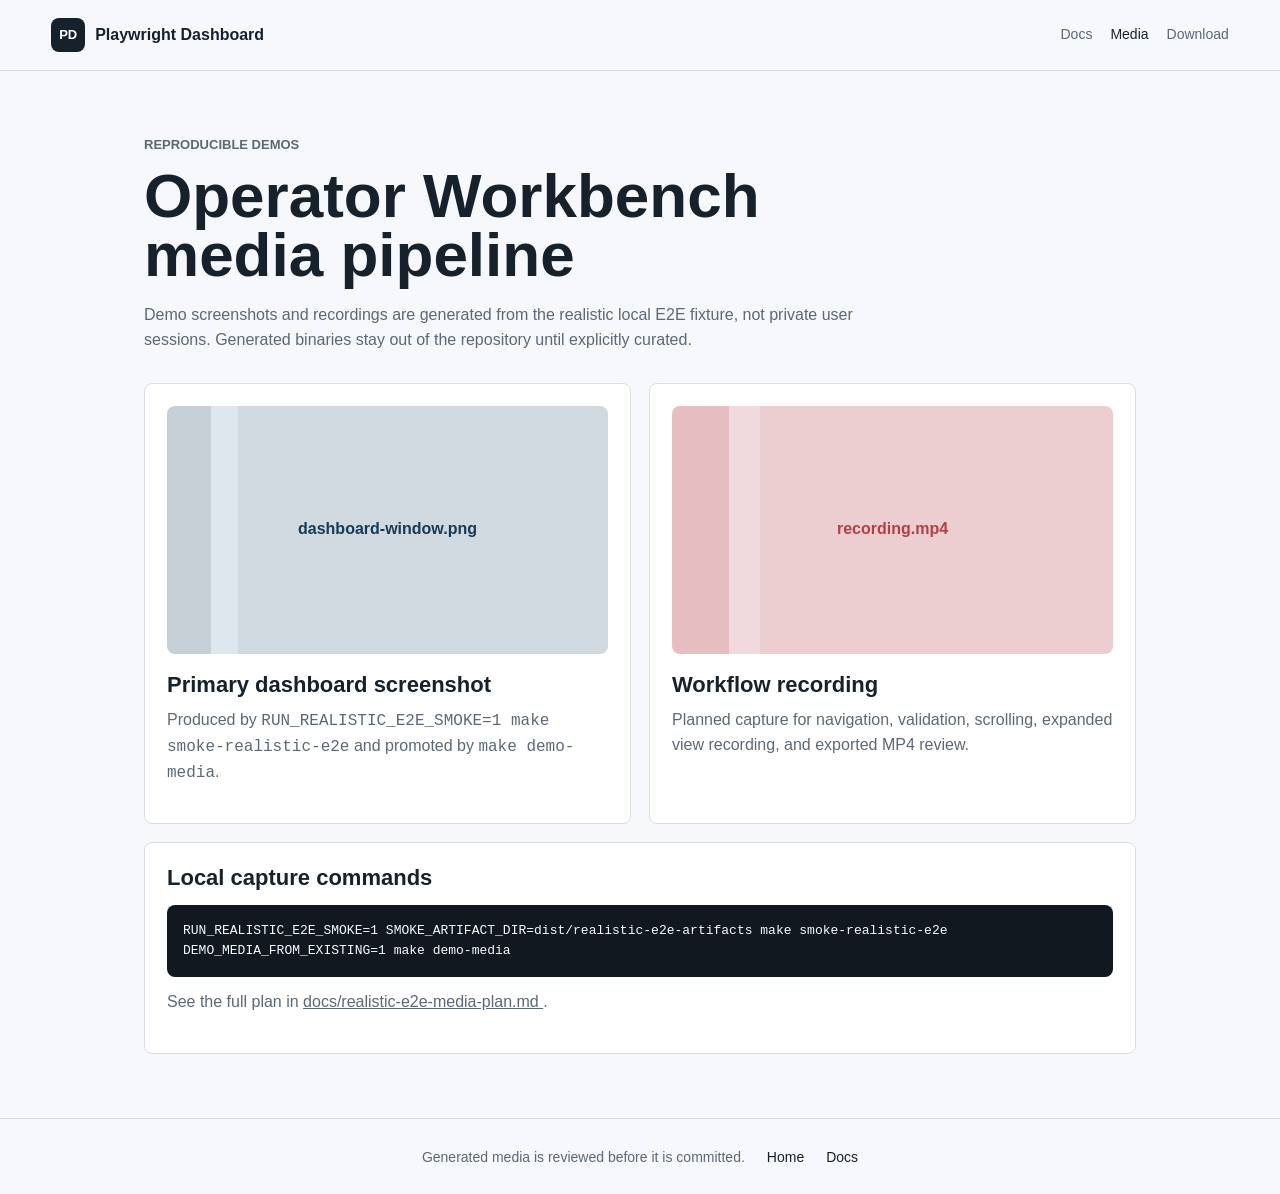
==== site/media.html @ bf9a6d5f "Add Pages docs site foundation" ====
<!doctype html>
<html lang="en">
  <head>
    <meta charset="utf-8">
    <meta name="viewport" content="width=device-width, initial-scale=1">
    <title>Demo Media - Playwright Dashboard</title>
    <meta name="description" content="Demo media plan and reproducible capture path for Playwright Dashboard.">
    <link rel="stylesheet" href="styles.css">
  </head>
  <body>
    <header class="topbar">
      <a class="brand" href="index.html">
        <span class="brand-mark">PD</span>
        <span>Playwright Dashboard</span>
      </a>
      <nav aria-label="Primary">
        <a href="docs.html">Docs</a>
        <a href="media.html" aria-current="page">Media</a>
        <a href="https://github.com/mean-weasel/playwright-dashboard/releases/latest">Download</a>
      </nav>
    </header>

    <main class="content-page">
      <section class="page-heading">
        <p class="eyebrow">Reproducible demos</p>
        <h1>Operator Workbench media pipeline</h1>
        <p>
          Demo screenshots and recordings are generated from the realistic local
          E2E fixture, not private user sessions. Generated binaries stay out of
          the repository until explicitly curated.
        </p>
      </section>

      <section class="media-layout">
        <div class="media-card">
          <div class="media-placeholder">
            <span>dashboard-window.png</span>
          </div>
          <h2>Primary dashboard screenshot</h2>
          <p>
            Produced by <code>RUN_REALISTIC_E2E_SMOKE=1 make smoke-realistic-e2e</code>
            and promoted by <code>make demo-media</code>.
          </p>
        </div>
        <div class="media-card">
          <div class="media-placeholder accent">
            <span>recording.mp4</span>
          </div>
          <h2>Workflow recording</h2>
          <p>
            Planned capture for navigation, validation, scrolling, expanded view
            recording, and exported MP4 review.
          </p>
        </div>
      </section>

      <section class="command-panel">
        <h2>Local capture commands</h2>
        <pre><code>RUN_REALISTIC_E2E_SMOKE=1 SMOKE_ARTIFACT_DIR=dist/realistic-e2e-artifacts make smoke-realistic-e2e
DEMO_MEDIA_FROM_EXISTING=1 make demo-media</code></pre>
        <p>
          See the full plan in
          <a href="https://github.com/mean-weasel/playwright-dashboard/blob/main/docs/realistic-e2e-media-plan.md">
            docs/realistic-e2e-media-plan.md
          </a>.
        </p>
      </section>
    </main>

    <footer>
      <span>Generated media is reviewed before it is committed.</span>
      <a href="index.html">Home</a>
      <a href="docs.html">Docs</a>
    </footer>
  </body>
</html>
---- site/styles.css ----
:root {
  color-scheme: light;
  --ink: #17212b;
  --muted: #5c6875;
  --line: #d9dee5;
  --panel: #ffffff;
  --paper: #f6f8fb;
  --navy: #163b57;
  --green: #12715b;
  --gold: #b36b00;
  --red: #b43f48;
  --shadow: 0 18px 50px rgba(23, 33, 43, 0.12);
}

* {
  box-sizing: border-box;
}

body {
  margin: 0;
  background: var(--paper);
  color: var(--ink);
  font: 16px/1.55 -apple-system, BlinkMacSystemFont, "Segoe UI", sans-serif;
}

a {
  color: inherit;
}

code,
pre {
  font-family: "SFMono-Regular", Consolas, monospace;
}

.topbar {
  display: flex;
  align-items: center;
  justify-content: space-between;
  gap: 24px;
  padding: 18px clamp(20px, 4vw, 56px);
  background: rgba(246, 248, 251, 0.94);
  border-bottom: 1px solid var(--line);
  position: sticky;
  top: 0;
  z-index: 10;
  backdrop-filter: blur(14px);
}

.brand {
  display: inline-flex;
  align-items: center;
  gap: 10px;
  font-weight: 700;
  text-decoration: none;
}

.brand-mark {
  display: grid;
  place-items: center;
  width: 34px;
  height: 34px;
  border-radius: 8px;
  background: var(--ink);
  color: #ffffff;
  font-size: 13px;
}

nav {
  display: flex;
  flex-wrap: wrap;
  gap: 8px 18px;
  color: var(--muted);
  font-size: 14px;
}

nav a {
  text-decoration: none;
}

nav a:hover,
nav a[aria-current="page"] {
  color: var(--ink);
}

.hero {
  display: grid;
  grid-template-columns: minmax(0, 0.86fr) minmax(360px, 1.14fr);
  gap: clamp(28px, 5vw, 72px);
  align-items: center;
  min-height: calc(100vh - 72px);
  padding: clamp(44px, 7vw, 96px) clamp(20px, 5vw, 72px);
}

.hero-copy {
  max-width: 680px;
}

.eyebrow {
  margin: 0 0 12px;
  color: var(--green);
  font-size: 13px;
  font-weight: 800;
  letter-spacing: 0;
  text-transform: uppercase;
}

h1,
h2,
p {
  margin-top: 0;
}

h1 {
  margin-bottom: 18px;
  font-size: clamp(42px, 7vw, 82px);
  line-height: 0.95;
  letter-spacing: 0;
}

h2 {
  margin-bottom: 10px;
  font-size: 22px;
  line-height: 1.2;
}

.lede {
  max-width: 620px;
  color: var(--muted);
  font-size: 20px;
}

.actions {
  display: flex;
  flex-wrap: wrap;
  gap: 12px;
  margin-top: 28px;
}

.button {
  display: inline-flex;
  align-items: center;
  min-height: 44px;
  padding: 0 18px;
  border: 1px solid var(--line);
  border-radius: 8px;
  font-weight: 700;
  text-decoration: none;
}

.button.primary {
  background: var(--navy);
  border-color: var(--navy);
  color: #ffffff;
}

.button.secondary {
  background: #ffffff;
}

.product-frame {
  overflow: hidden;
  border: 1px solid #c7d0da;
  border-radius: 8px;
  background: #ffffff;
  box-shadow: var(--shadow);
}

.window-bar {
  display: flex;
  gap: 8px;
  padding: 12px 14px;
  border-bottom: 1px solid var(--line);
  background: #eef2f6;
}

.window-bar span {
  width: 12px;
  height: 12px;
  border-radius: 50%;
  background: #c3cbd4;
}

.dashboard-preview {
  display: grid;
  grid-template-columns: 160px minmax(0, 1fr);
  min-height: 430px;
}

.dashboard-preview aside {
  display: flex;
  flex-direction: column;
  gap: 10px;
  padding: 20px;
  border-right: 1px solid var(--line);
  background: #f8fafc;
  color: var(--muted);
  font-size: 14px;
}

.dashboard-preview aside strong {
  color: var(--ink);
}

.dashboard-preview aside span {
  padding: 8px 10px;
  border-radius: 7px;
}

.dashboard-preview aside .active {
  background: #dcebe7;
  color: var(--green);
  font-weight: 700;
}

.dashboard-preview section {
  padding: 22px;
}

.preview-toolbar {
  display: flex;
  align-items: center;
  justify-content: space-between;
  gap: 16px;
  margin-bottom: 18px;
}

.safe-badge {
  padding: 4px 9px;
  border-radius: 999px;
  background: #dcebe7;
  color: var(--green);
  font-size: 12px;
  font-weight: 800;
}

.session-grid {
  display: grid;
  grid-template-columns: repeat(3, minmax(0, 1fr));
  gap: 14px;
}

.session-grid article {
  min-height: 210px;
  padding: 16px;
  border: 1px solid var(--line);
  border-radius: 8px;
  background:
    linear-gradient(180deg, rgba(255, 255, 255, 0), rgba(22, 59, 87, 0.06)),
    #ffffff;
}

.session-grid p {
  color: var(--muted);
  font-size: 14px;
}

.status {
  display: block;
  width: 100%;
  height: 94px;
  margin-bottom: 14px;
  border-radius: 6px;
  background:
    linear-gradient(90deg, rgba(23, 33, 43, 0.14) 12%, transparent 12% 18%, rgba(23, 33, 43, 0.08) 18%),
    #dfe7ee;
}

.status.live {
  background:
    linear-gradient(90deg, rgba(18, 113, 91, 0.18) 18%, transparent 18% 27%, rgba(18, 113, 91, 0.1) 27%),
    #dcebe7;
}

.status.warn {
  background:
    linear-gradient(90deg, rgba(179, 107, 0, 0.2) 16%, transparent 16% 25%, rgba(179, 107, 0, 0.1) 25%),
    #f3e6cf;
}

.feature-band,
.split-section,
.content-page {
  padding: clamp(36px, 5vw, 72px) clamp(20px, 5vw, 72px);
}

.feature-band {
  display: grid;
  grid-template-columns: repeat(3, minmax(0, 1fr));
  gap: 18px;
  background: #ffffff;
  border-top: 1px solid var(--line);
  border-bottom: 1px solid var(--line);
}

.feature-band article,
.doc-card,
.media-card,
.command-panel {
  padding: 22px;
  border: 1px solid var(--line);
  border-radius: 8px;
  background: var(--panel);
}

.feature-band p,
.split-section p,
.doc-card p,
.media-card p,
.page-heading p,
.command-panel p {
  color: var(--muted);
}

.split-section {
  display: grid;
  grid-template-columns: minmax(0, 0.9fr) minmax(320px, 1.1fr);
  gap: 32px;
  align-items: start;
}

.checklist {
  display: grid;
  gap: 10px;
}

.checklist span {
  padding: 12px 14px;
  border-left: 4px solid var(--green);
  background: #ffffff;
}

.content-page {
  max-width: 1120px;
  margin: 0 auto;
}

.page-heading {
  max-width: 760px;
  margin-bottom: 30px;
}

.page-heading h1 {
  font-size: clamp(36px, 5vw, 62px);
}

.doc-grid,
.media-layout {
  display: grid;
  grid-template-columns: repeat(2, minmax(0, 1fr));
  gap: 18px;
}

.doc-card {
  color: inherit;
  text-decoration: none;
}

.doc-card:hover {
  border-color: var(--navy);
}

.media-layout {
  margin-bottom: 18px;
}

.media-placeholder {
  display: grid;
  place-items: center;
  aspect-ratio: 16 / 9;
  margin-bottom: 18px;
  border-radius: 8px;
  background:
    linear-gradient(90deg, rgba(23, 33, 43, 0.12) 10%, transparent 10% 16%, rgba(23, 33, 43, 0.07) 16%),
    #dfe7ee;
  color: var(--navy);
  font-weight: 800;
}

.media-placeholder.accent {
  background:
    linear-gradient(90deg, rgba(180, 63, 72, 0.18) 13%, transparent 13% 20%, rgba(180, 63, 72, 0.08) 20%),
    #f1dadd;
  color: var(--red);
}

.command-panel {
  margin-top: 18px;
}

pre {
  overflow-x: auto;
  padding: 16px;
  border-radius: 8px;
  background: #111820;
  color: #f8fafc;
  font-size: 13px;
}

footer {
  display: flex;
  flex-wrap: wrap;
  align-items: center;
  justify-content: center;
  gap: 14px 22px;
  padding: 28px;
  border-top: 1px solid var(--line);
  color: var(--muted);
  font-size: 14px;
}

footer a {
  color: var(--ink);
  text-decoration: none;
}

@media (max-width: 900px) {
  .hero,
  .split-section,
  .feature-band,
  .doc-grid,
  .media-layout {
    grid-template-columns: 1fr;
  }

  .hero {
    min-height: auto;
  }
}

@media (max-width: 620px) {
  .topbar {
    align-items: flex-start;
    flex-direction: column;
  }

  .dashboard-preview {
    grid-template-columns: 1fr;
  }

  .dashboard-preview aside {
    border-right: 0;
    border-bottom: 1px solid var(--line);
  }

  .session-grid {
    grid-template-columns: 1fr;
  }

  h1 {
    font-size: 40px;
  }
}
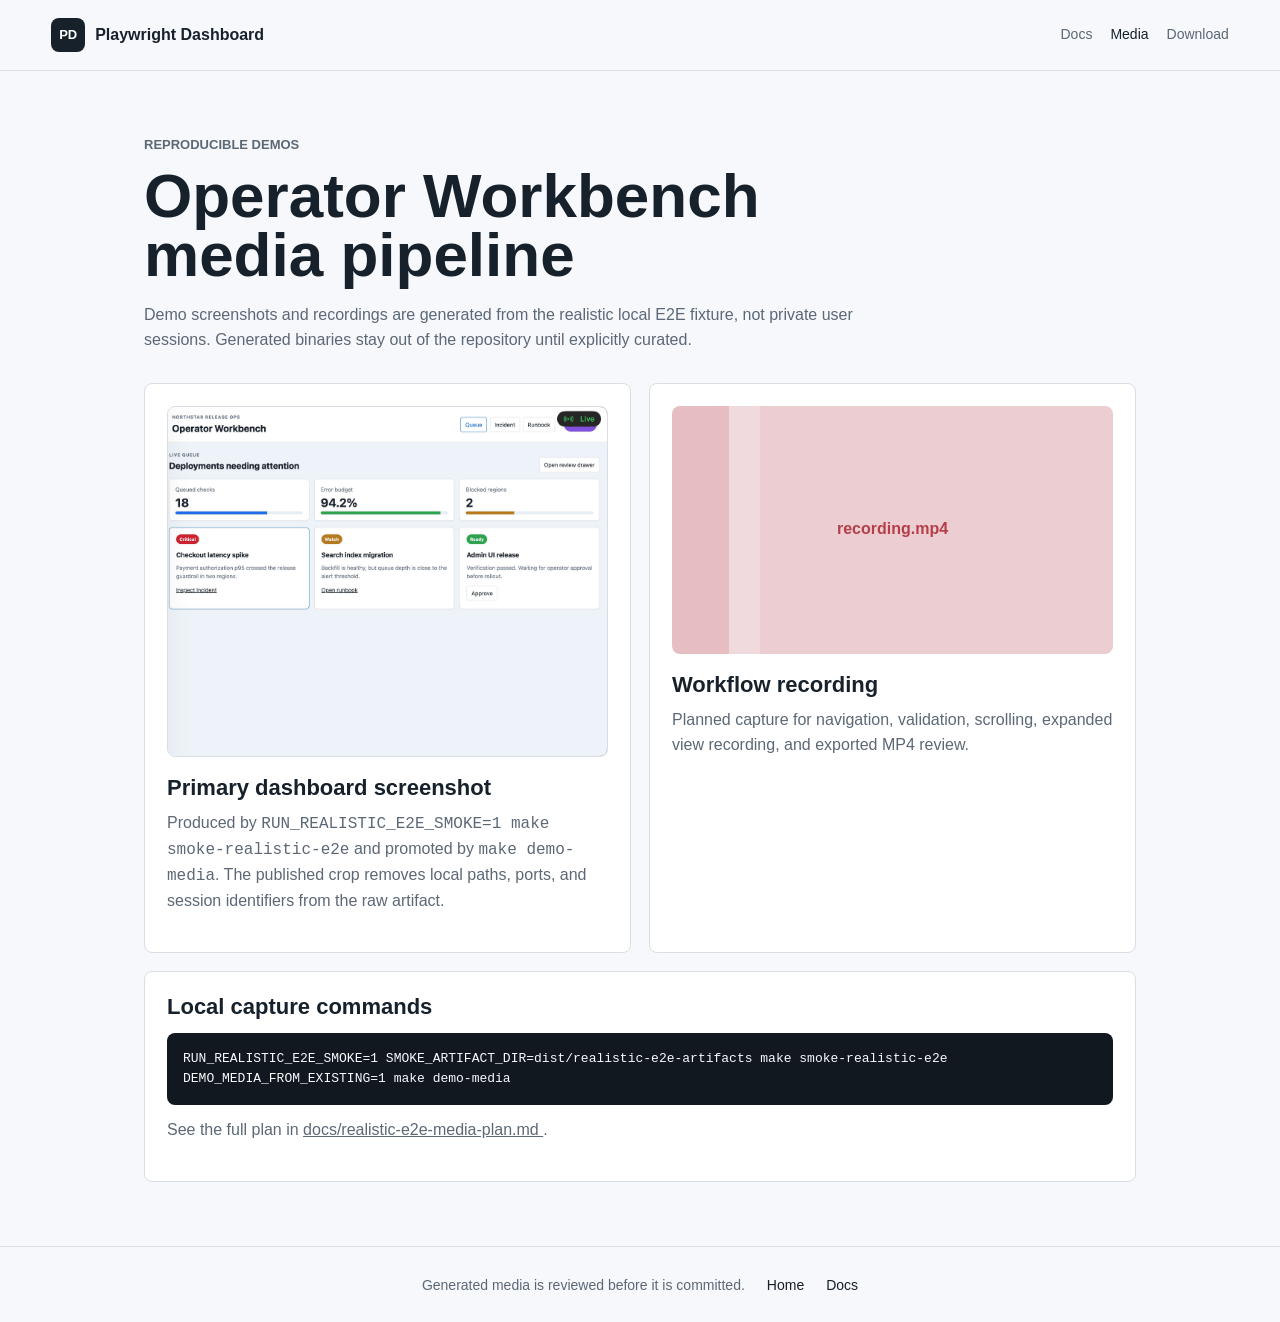
==== commit 5b3826ba: "Add curated Pages demo screenshot" ====
--- a/site/media.html
+++ b/site/media.html
@@ -33,13 +33,16 @@
 
       <section class="media-layout">
         <div class="media-card">
-          <div class="media-placeholder">
-            <span>dashboard-window.png</span>
-          </div>
+          <img
+            class="media-image"
+            src="assets/operator-workbench-dashboard.png"
+            alt="Curated Operator Workbench screenshot captured from the realistic E2E smoke"
+          >
           <h2>Primary dashboard screenshot</h2>
           <p>
             Produced by <code>RUN_REALISTIC_E2E_SMOKE=1 make smoke-realistic-e2e</code>
-            and promoted by <code>make demo-media</code>.
+            and promoted by <code>make demo-media</code>. The published crop removes
+            local paths, ports, and session identifiers from the raw artifact.
           </p>
         </div>
         <div class="media-card">
--- a/site/styles.css
+++ b/site/styles.css
@@ -180,101 +180,21 @@
   background: #c3cbd4;
 }
 
-.dashboard-preview {
-  display: grid;
-  grid-template-columns: 160px minmax(0, 1fr);
-  min-height: 430px;
-}
-
-.dashboard-preview aside {
-  display: flex;
-  flex-direction: column;
-  gap: 10px;
-  padding: 20px;
-  border-right: 1px solid var(--line);
-  background: #f8fafc;
-  color: var(--muted);
-  font-size: 14px;
-}
-
-.dashboard-preview aside strong {
-  color: var(--ink);
-}
-
-.dashboard-preview aside span {
-  padding: 8px 10px;
-  border-radius: 7px;
-}
-
-.dashboard-preview aside .active {
-  background: #dcebe7;
-  color: var(--green);
-  font-weight: 700;
-}
-
-.dashboard-preview section {
-  padding: 22px;
-}
-
-.preview-toolbar {
-  display: flex;
-  align-items: center;
-  justify-content: space-between;
-  gap: 16px;
-  margin-bottom: 18px;
-}
-
-.safe-badge {
-  padding: 4px 9px;
-  border-radius: 999px;
-  background: #dcebe7;
-  color: var(--green);
-  font-size: 12px;
-  font-weight: 800;
-}
-
-.session-grid {
-  display: grid;
-  grid-template-columns: repeat(3, minmax(0, 1fr));
-  gap: 14px;
-}
-
-.session-grid article {
-  min-height: 210px;
-  padding: 16px;
-  border: 1px solid var(--line);
-  border-radius: 8px;
-  background:
-    linear-gradient(180deg, rgba(255, 255, 255, 0), rgba(22, 59, 87, 0.06)),
-    #ffffff;
-}
-
-.session-grid p {
-  color: var(--muted);
-  font-size: 14px;
-}
-
-.status {
+.dashboard-screenshot,
+.media-image {
   display: block;
   width: 100%;
-  height: 94px;
-  margin-bottom: 14px;
-  border-radius: 6px;
-  background:
-    linear-gradient(90deg, rgba(23, 33, 43, 0.14) 12%, transparent 12% 18%, rgba(23, 33, 43, 0.08) 18%),
-    #dfe7ee;
-}
-
-.status.live {
-  background:
-    linear-gradient(90deg, rgba(18, 113, 91, 0.18) 18%, transparent 18% 27%, rgba(18, 113, 91, 0.1) 27%),
-    #dcebe7;
-}
-
-.status.warn {
-  background:
-    linear-gradient(90deg, rgba(179, 107, 0, 0.2) 16%, transparent 16% 25%, rgba(179, 107, 0, 0.1) 25%),
-    #f3e6cf;
+  height: auto;
+}
+
+.dashboard-screenshot {
+  background: #ffffff;
+}
+
+.media-image {
+  margin-bottom: 18px;
+  border: 1px solid var(--line);
+  border-radius: 8px;
 }
 
 .feature-band,
@@ -433,19 +353,6 @@
     flex-direction: column;
   }
 
-  .dashboard-preview {
-    grid-template-columns: 1fr;
-  }
-
-  .dashboard-preview aside {
-    border-right: 0;
-    border-bottom: 1px solid var(--line);
-  }
-
-  .session-grid {
-    grid-template-columns: 1fr;
-  }
-
   h1 {
     font-size: 40px;
   }
